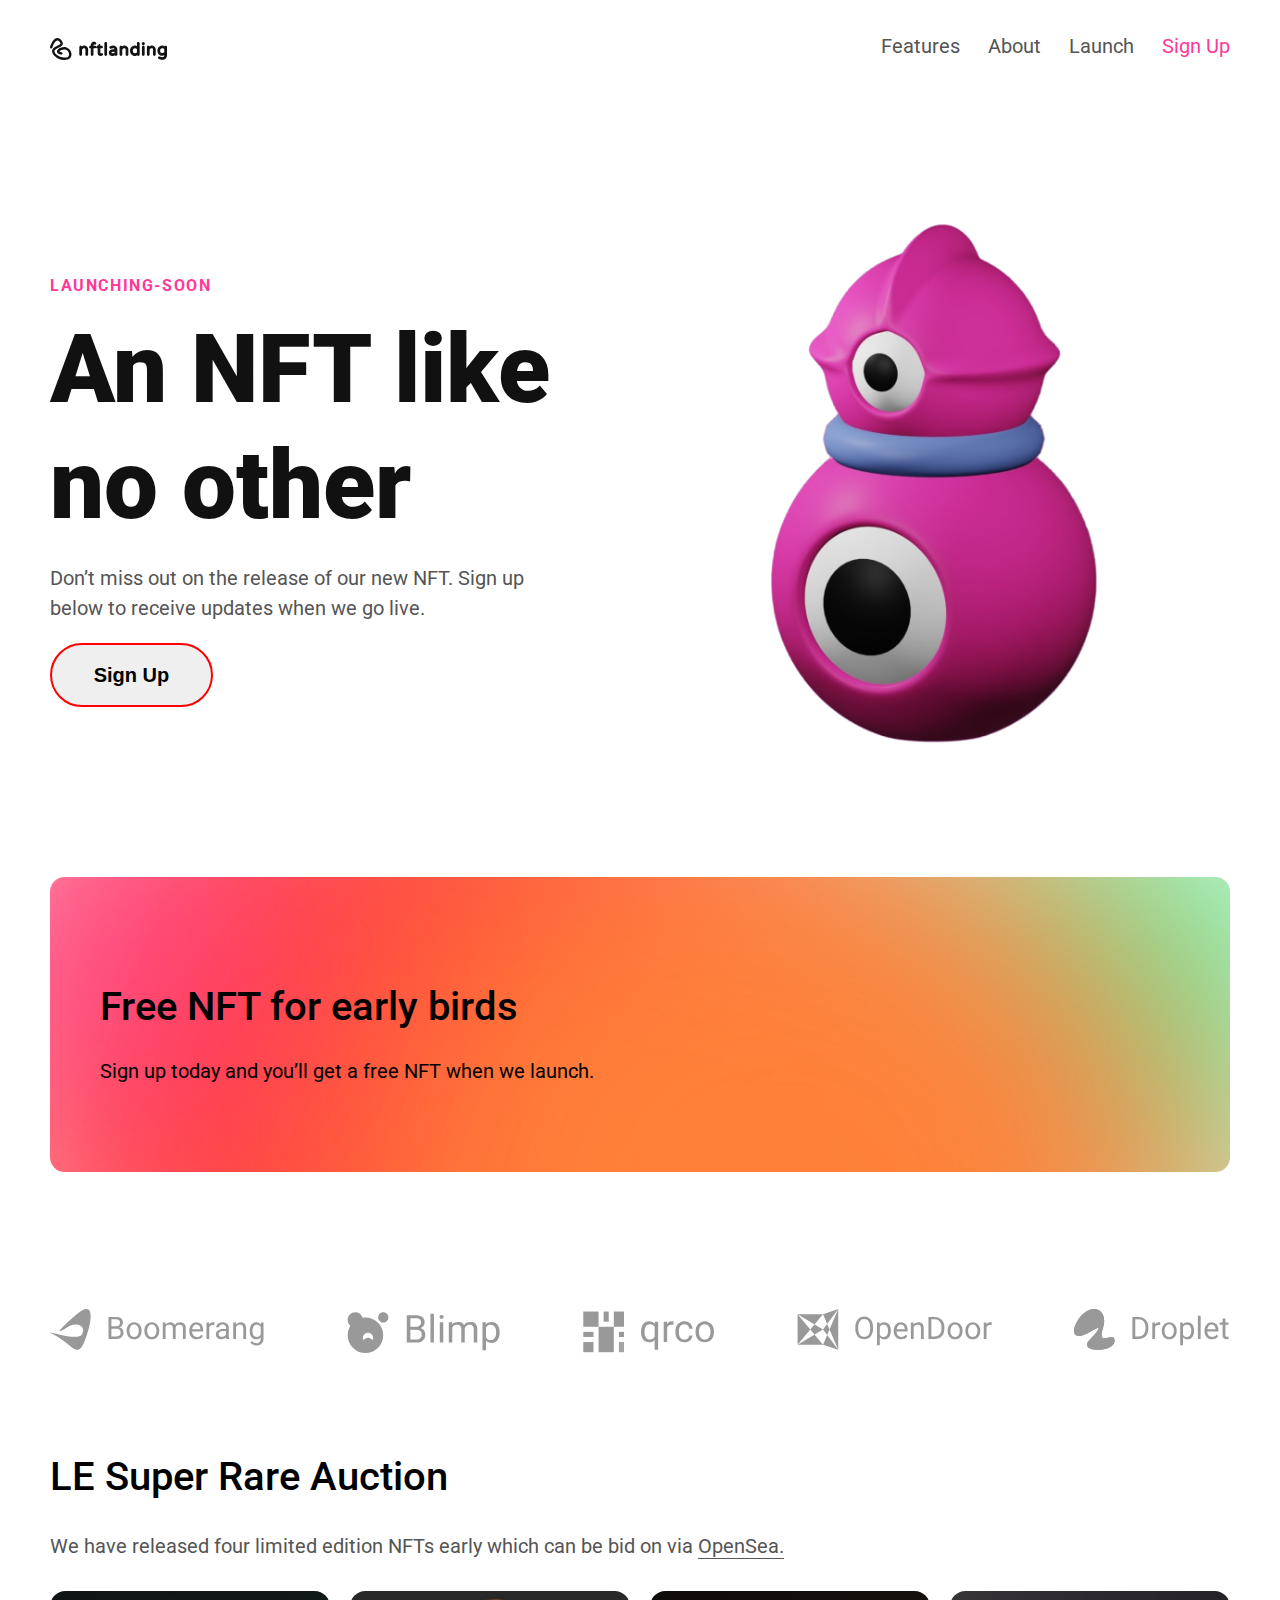
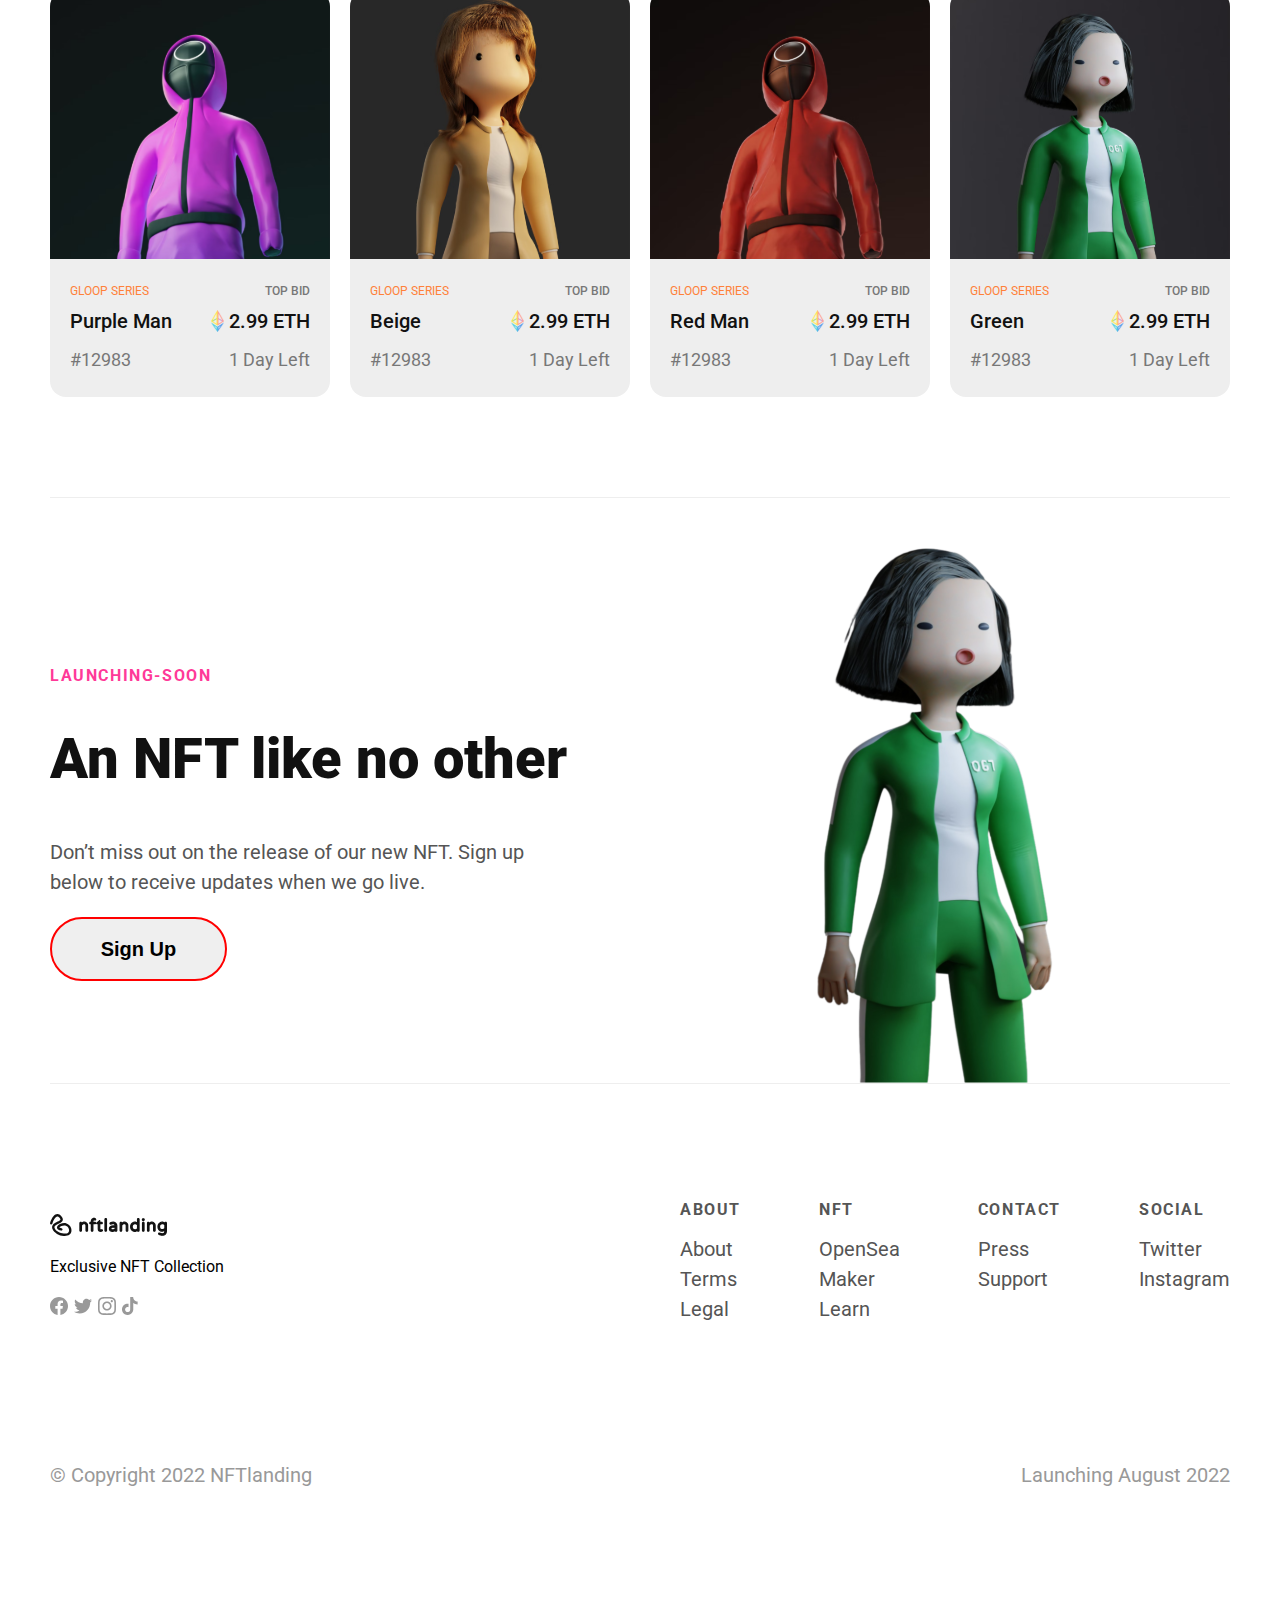
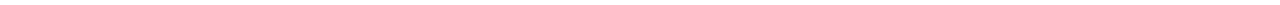
==== index.html @ 33d0ec56 "name change" ====
<!DOCTYPE html>
<html lang="en">
  <head>
    <meta charset="UTF-8" />
    <meta http-equiv="X-UA-Compatible" content="IE=edge" />
    <meta name="viewport" content="width=device-width, initial-scale=1.0" />
    <title>NFT</title>
    <link rel="stylesheet" href="nft.css" />
    <link rel="stylesheet" href="header.css" />
    <link rel="stylesheet" href="hero.css" />
    <link rel="stylesheet" href="upsell.css" />
    <link rel="stylesheet" href="press.css" />
    <link rel="stylesheet" href="showcase.css" />
    <link rel="stylesheet" href="footer-upsel.css" />
    <link rel="stylesheet" href="footer.css" />
    <style>
      @import url("https://fonts.googleapis.com/css2?family=Montserrat:wght@400;700&family=Roboto:wght@400;500;700&display=swap");
    </style>
  </head>
  <body>
    <content class="all-container">
      <header class="header-container">
        <div class="logo-container">
          <img class="nft-logo" src="nft-logo/logo.svg" />
        </div>
        <div class="right-header">
          <ul class="header-category">
            <li class="gray-title">Features</li>
            <li class="gray-title">About</li>
            <li class="gray-title">Launch</li>
            <li class="purple-title">Sign Up</li>
          </ul>
        </div>
        <div class="header-hamburger">
          <img class="hamburger" src="nft-logo/menu.svg" />
        </div>
      </header>
      <main class="main-container">
        <div class="main">
          <div class="hero-section">
            <div class="hero-text">
              <p class="info">Launching-soon</p>
              <h1 class="hero-name">An NFT like no other</h1>
              <p class="about-hero">
                Don’t miss out on the release of our new NFT. Sign up below to
                receive updates when we go live.
              </p>
              <button class="header-button">Sign Up</button>
            </div>
            <div class="her-graphic">
              <img
                class="nft-monster"
                src="nft-logo/design-82a0ada5-644e-4b87-ae41-88faf9684ea3 (1) 1.svg"
              />
            </div>
          </div>
          <div class="upsell">
            <div class="upsell-text">
              <p class="upsell-title">Free NFT for early birds</p>
              <p class="about-upsell">
                Sign up today and you’ll get a free NFT when we launch.
              </p>
            </div>
          </div>
          <div class="press">
            <img class="press-logo" src="nft-logo/1.svg" />
            <img class="press-logo-hidden" src="nft-logo/1 (1).svg" />
            <img class="press-logo" src="nft-logo/2.svg" />
            <img class="press-logo" src="nft-logo/3.svg" />
            <img class="press-logo" src="nft-logo/4.svg" />
            <img class="press-logo" src="nft-logo/5.svg" />
          </div>
          <div class="showcase">
            <h2 class="showcase-name">LE Super Rare Auction</h2>
            <p class="about-showcase">
              We have released four limited edition NFTs early which can be bid
              on via <span class="about-showcase-underline">OpenSea.</span>
            </p>
            <div class="nft-dolls">
              <div class="about-doll">
                <div class="doll">
                  <img class="rectangle" src="nft-logo/Rectangle 5.svg" />
                </div>
                <div class="doll-info">
                  <div class="doll-info-about">
                    <p class="orange-text">Gloop series</p>
                    <p class="position">Top Bid</p>
                  </div>
                  <div class="doll-info-about">
                    <p class="doll-title">Purple Man</p>
                    <div class="money-logo">
                      <img class="nft-money-logo" src="nft-logo/image 2.svg" />
                      <p class="money">2.99 ETH</p>
                    </div>
                  </div>
                  <div class="doll-info-about">
                    <p class="doll-number">#12983</p>
                    <p class="day">1 Day Left</p>
                  </div>
                </div>
              </div>

              <div class="about-doll">
                <div class="doll">
                  <img class="rectangle" src="nft-logo/Rectangle 5 (1).svg" />
                </div>
                <div class="doll-info">
                  <div class="doll-info-about">
                    <p class="orange-text">Gloop series</p>
                    <p class="position">Top Bid</p>
                  </div>
                  <div class="doll-info-about">
                    <p class="doll-title">Beige</p>
                    <div class="money-logo">
                      <img class="nft-money-logo" src="nft-logo/image 2.svg" />
                      <p class="money">2.99 ETH</p>
                    </div>
                  </div>
                  <div class="doll-info-about">
                    <p class="doll-number">#12983</p>
                    <p class="day">1 Day Left</p>
                  </div>
                </div>
              </div>

              <div class="about-doll">
                <div class="doll">
                  <img class="rectangle" src="nft-logo/Rectangle 5 (2).svg" />
                </div>
                <div class="doll-info">
                  <div class="doll-info-about">
                    <p class="orange-text">Gloop series</p>
                    <p class="position">Top Bid</p>
                  </div>
                  <div class="doll-info-about">
                    <p class="doll-title">Red Man</p>
                    <div class="money-logo">
                      <img class="nft-money-logo" src="nft-logo/image 2.svg" />
                      <p class="money">2.99 ETH</p>
                    </div>
                  </div>
                  <div class="doll-info-about">
                    <p class="doll-number">#12983</p>
                    <p class="day">1 Day Left</p>
                  </div>
                </div>
              </div>

              <div class="about-doll">
                <div class="doll">
                  <img class="rectangle" src="nft-logo/Rectangle 5 (3).svg" />
                </div>
                <div class="doll-info">
                  <div class="doll-info-about">
                    <p class="orange-text">Gloop series</p>
                    <p class="position">Top Bid</p>
                  </div>
                  <div class="doll-info-about">
                    <p class="doll-title">Green</p>
                    <div class="money-logo">
                      <img class="nft-money-logo" src="nft-logo/image 2.svg" />
                      <p class="money">2.99 ETH</p>
                    </div>
                  </div>
                  <div class="doll-info-about">
                    <p class="doll-number">#12983</p>
                    <p class="day">1 Day Left</p>
                  </div>
                </div>
              </div>
            </div>
          </div>
          <div class="footer-upsell">
            <div class="footer-upsell-text">
              <p class="footer-upsell-info">Launching-soon</p>
              <h1 class="footer-upsell-name">An NFT like no other</h1>
              <p class="footer-upsell-about-hero">
                Don’t miss out on the release of our new NFT. Sign up below to
                receive updates
                <span class="hidden-footer-upsell"> when we go live.</span>
              </p>
              <button class="footer-upsell-button">Sign Up</button>
            </div>
            <div class="footer-graphic">
              <img
                class="footer-girl"
                src="nft-logo/design-82a0ada5-644e-4b87-ae41-88faf9684ea3 (2) 1.svg"
              />
            </div>
          </div>
        </div>
      </main>
      <footer class="footer-container">
        <div class="footer-content">
          <div class="footer-logo">
            <img class="nft-logo" src="nft-logo/logo.svg" />
            <p class="about-logo">Exclusive NFT Collection</p>
            <div class="social-media">
              <img src="nft-logo/facebook.svg" />
              <img src="nft-logo/twitter.svg" />
              <img src="nft-logo/instagram.svg" />
              <img src="nft-logo/tiktok.svg" />
            </div>
          </div>
          <div class="li-section">
            <ul class="footer-section">
              <li class="li-name">About</li>
              <li>About</li>
              <li>Terms</li>
              <li>Legal</li>
            </ul>
            <ul class="footer-section">
              <li class="li-name">NFT</li>
              <li>OpenSea</li>
              <li>Maker</li>
              <li>Learn</li>
            </ul>
            <ul class="footer-section">
              <li class="li-name">Contact</li>
              <li>Press</li>
              <li>Support</li>
            </ul>
            <ul class="footer-section">
              <li class="li-name">Social</li>
              <li>Twitter</li>
              <li>Instagram</li>
            </ul>
          </div>
        </div>
      </footer>
      <div class="bottom">
        <p class="copyright">© Copyright 2022 NFTlanding</p>
        <p class="copyright-date">Launching August 2022</p>
      </div>
    </content>
  </body>
</html>
---- nft.css ----
*,
*::before,
*::after {
  box-sizing: border-box;
}
@import url("https://fonts.googleapis.com/css2?family=Montserrat:wght@400;700&family=Roboto:wght@400;500;700;900&display=swap");

body {
  margin: 0px;
  background: none;
}
.all-container {
  max-width: 1400px;
  margin-left: auto;
  margin-right: auto;
  padding-left: 50px;
  padding-right: 50px;

  display: flex;
  flex-direction: column;
  overflow: hidden;
  font-family: "Montserrat", sans-serif;
  font-family: "Roboto", sans-serif;
}

@media screen and (max-width: 428px) {
  .all-container {
    margin-left: auto;
    margin-right: auto;
    padding-left: 20px;
    padding-right: 20px;

    display: flex;
    flex-direction: column;

    font-family: "Montserrat", sans-serif;
    font-family: "Roboto", sans-serif;
  }
}
---- header.css ----
*,
*::before,
*::after {
  box-sizing: border-box;
}

.header-container {
  width: 100%;
  display: flex;
  flex-wrap: wrap;
  flex-direction: row;
  justify-content: space-between;
  align-items: center;
  margin-top: 20px;
}

.right-header,
.logo-container {
  width: 50%;
}
.right-header {
  display: flex;
  justify-content: flex-end;
}

.header-category {
  display: flex;
  gap: 28px;
  list-style-type: none;
}

.gray-title,
.purple-title {
  font-style: normal;
  font-weight: 400;
  font-size: 20px;
  line-height: 20px;
}
.gray-title {
  color: #555555;
}
.purple-title {
  color: #ff3998;
}

.header-hamburger {
  display: none;
}

@media screen and (max-width: 428px) {
  .right-header {
    display: none;
  }
  .header-hamburger {
    display: inline-block;
  }
}
---- hero.css ----
*,
*::before,
*::after {
  box-sizing: border-box;
}

.hero-section {
  margin-top: 12%;
  width: 100%;
  display: flex;
  flex-direction: row;
  flex-wrap: wrap;
  justify-content: flex-start;
  align-items: center;
  gap: 15%;
}

.hero-text {
  width: 46%;
  display: flex;
  flex-direction: column;
  flex-wrap: wrap;
}

.her-graphic {
  display: flex;
  align-content: center;
  align-items: center;
  justify-content: center;
}

.nft-monster {
  width: 100%;
}

.info {
  font-style: normal;
  font-weight: 700;
  font-size: 16px;
  line-height: 19px;
  letter-spacing: 0.1em;
  text-transform: uppercase;

  color: #ff3998;
}

.hero-name {
  font-style: normal;
  font-weight: 900;
  font-size: 96px;
  line-height: 116px;
  margin: 0px;

  color: #111111;
}

.about-hero {
  width: 90%;
  font-style: normal;
  font-weight: 400;
  font-size: 20px;
  line-height: 150%;
  color: #555555;
}

.header-button {
  width: 30%;
  padding: 15px 10px;
  border-radius: 50px;
  border: 2px solid red;

  font-weight: 600;
  font-size: 20px;
  line-height: 150%;
}

@media screen and (max-width: 428px) {
  .hero-name {
    width: 70%;
    font-style: normal;
    font-weight: bold;
    font-size: 48px;
    line-height: 58px;

    color: #111111;
  }
  .about-hero {
    width: 70%;
  }

  .hero-text {
    width: 100%;
  }

  .header-button {
    width: 50%;
  }

  .hero-section {
    position: relative;
  }

  .her-graphic {
    position: absolute;
    top: -10px;
    right: -150px;
    overflow-x: hidden;
  }

  .nft-monster {
    width: 50%;
  }
}
---- upsell.css ----
*,
*::before,
*::after {
  box-sizing: border-box;
}

.upsell {
  width: 100%;
  margin-top: 100px;
}

.upsell-text {
  padding: 100px 50px;

  background-image: url(nft-logo/background.svg);

  background-repeat: no-repeat;

  background-position: center;
  background-size: 100%;

  display: flex;
  flex-wrap: wrap;
  flex-direction: column;
}
.upsell-title {
  width: 100%;
  font-weight: 500;
  font-size: 40px;
  line-height: 48px;
  margin-bottom: 5px;
}
.about-upsell {
  font-weight: 400;
  font-size: 20px;
  line-height: 30px;
}
@media screen and (max-width: 428px) {
  .upsell-text {
    background-image: url(nft-logo/mobile-back.svg);
    background-position: right;
    position: relative;
    margin-left: -20px;
    margin-right: -20px;
  }
  .upsell {
    width: 100%;
    margin-top: 50px;
    position: relative;
  }
}
---- press.css ----
*,
*::before,
*::after {
  box-sizing: border-box;
}

.press {
  width: 100%;
  display: flex;
  flex-wrap: wrap;
  justify-content: space-between;
  margin-top: 100px;
}

.press-logo-hidden {
  display: none;
}
@media screen and (max-width: 428px) {
  .press :nth-child(1),
  .press :nth-child(5) {
    display: none;
  }
  .press :nth-child(2) {
    display: inline;
  }
  .press {
    gap: 15px;
  }

  .press-logo {
    width: 35%;
  }
}
---- showcase.css ----
*,
*::before,
*::after {
  box-sizing: border-box;
}

.showcase {
  width: 100%;
  display: flex;
  flex-wrap: wrap;
  flex-direction: column;
  margin-top: 100px;
  margin-bottom: 100px;
  gap: 30px;
}
.about-showcase {
  margin: 0;
  font-weight: 400;
  font-size: 20px;
  line-height: 30px;

  color: #555555;
}
.about-showcase-underline {
  border-bottom: 1px solid #555555;
}

.nft-dolls {
  display: grid;
  grid-template-columns: 1fr 1fr 1fr 1fr;
  grid-template-rows: 1fr;
  gap: 20px;

  /* display: flex;
  flex-wrap: wrap;
  flex-direction: row;
  justify-content: space-between;
  margin-bottom: 100px; */
}

.about-doll {
  /* width: 22%; */
  background-color: #eeeeee;
  border-radius: 16px;
}
.doll {
  width: 100%;
}

.rectangle {
  width: 100%;
}
.showcase-name {
  font-weight: 500;
  font-size: 40px;
  line-height: 48px;
  margin: 0;
}

.doll-info {
  display: flex;
  flex-direction: column;

  justify-content: space-between;
  padding: 10px 20px;
}
.doll-info-about {
  display: flex;
  flex-wrap: wrap;
  justify-content: space-between;
}
.money-logo {
  display: flex;
}

.orange-text {
  font-size: 12px;
  line-height: 12px;

  text-transform: uppercase;
  color: #ff8139;
}
.position {
  font-weight: 500;
  font-size: 12px;
  line-height: 12px;

  text-transform: uppercase;
  color: #777777;
}

.doll-number,
.day {
  font-weight: 400;
  font-size: 18px;
  line-height: 18px;

  color: #777777;
}

.doll-title,
.money {
  font-weight: 500;
  font-size: 20px;
  line-height: 20p;

  text-align: right;

  color: #111111;
  margin: 0px;
}

.money {
  margin-left: 5px;
}

@media screen and (max-width: 428px) {
  .nft-dolls {
    margin-right: -950px;
  }
}
---- footer-upsel.css ----
*,
*::before,
*::after {
  box-sizing: border-box;
}

.footer-upsell {
  padding-top: 50px;

  width: 100%;
  display: flex;
  flex-direction: row;
  flex-wrap: wrap;
  justify-content: flex-start;
  align-items: center;
  border-top: 1px solid #eeeeee;
  border-bottom: 1px solid #eeeeee;
}

.footer-upsell-text {
  width: 50%;
  display: flex;
  flex-direction: column;
  flex-wrap: wrap;
}

.footer-graphic {
  width: 50%;
  display: flex;
  align-content: center;
  align-items: center;
  justify-content: center;
}

.footer-girl {
  width: 40%;
}

.footer-upsell-info {
  font-style: normal;
  font-weight: 700;
  font-size: 16px;
  line-height: 19px;
  letter-spacing: 0.1em;
  text-transform: uppercase;

  color: #ff3998;
}

.footer-upsell-name {
  font-style: normal;
  font-weight: 900;
  font-size: 56px;
  line-height: 116px;
  margin: 0px;

  color: #111111;
}

.footer-upsell-about-hero {
  width: 90%;
  font-style: normal;
  font-weight: 400;
  font-size: 20px;
  line-height: 150%;
  color: #555555;
}

.footer-upsell-button {
  width: 30%;
  padding: 15px 10px;
  border-radius: 50px;
  border: 2px solid red;

  font-weight: 600;
  font-size: 20px;
  line-height: 150%;
}

@media screen and (max-width: 428px) {
  .footer-upsell-name {
    width: 70%;
    font-style: normal;
    font-weight: 900;
    font-size: 48px;
    line-height: 58px;

    color: #111111;
  }
  .footer-upsell-about-hero {
    width: 50%;
  }
  .footer-girl {
    width: 100%;
  }

  .footer-upsell-text {
    width: 100%;
  }

  .footer-upsell-button {
    width: 50%;
  }

  .footer-upsell {
    position: relative;
    padding-bottom: 50px;
  }
  .hidden-footer-upsell {
    display: none;
  }

  .footer-graphic {
    position: absolute;
    bottom: -1px;
    right: -50px;

    width: 50%;
  }
}
---- footer.css ----
*,
*::before,
*::after {
  box-sizing: border-box;
}

.footer-content {
  margin-top: 100px;
  width: 100%;
  display: flex;
  justify-content: space-between;
  align-items: center;
}
.li-section {
  width: 50%;
  display: flex;
  flex-wrap: wrap;
  justify-content: space-between;
}
.footer-logo {
  display: flex;
  width: 50%;
  flex-direction: column;
  gap: 5px;
}

.nft-logo {
  width: 20%;
}

.li-name {
  font-style: normal;
  font-weight: 700;
  font-size: 16px;
  line-height: 19px;
  letter-spacing: 0.1em;
  text-transform: uppercase;
  padding-bottom: 20px;

  color: #555555;
}

li {
  font-weight: 400;
  font-size: 20px;
  line-height: 20px;
  text-transform: none;
  padding-bottom: 10px;

  color: #555555;
}

.footer-section {
  list-style-type: none;
}

.social-media {
  width: 15%;
  display: flex;
  flex-direction: row;
  flex-wrap: wrap;
  justify-content: space-between;
}

.bottom {
  display: flex;
  flex-wrap: wrap;
  flex-direction: row;
  justify-content: space-between;

  font-weight: 400;
  font-size: 20px;
  line-height: 20px;

  text-align: right;
  color: #999999;

  padding-top: 100px;
  padding-bottom: 100px;
}

@media screen and (max-width: 428px) {
  .footer-content {
    display: flex;
    flex-wrap: wrap;
    flex-direction: column;
    width: 100%;
    align-items: flex-start;
    margin-top: 50px;
  }

  .nft-logo {
    width: 60%;
  }

  .social-media {
    width: 60%;
  }

  .li-section {
    padding-top: 50px;
    width: 100%;
    display: grid;
    grid-template-columns: 1fr 1fr;
    grid-auto-rows: 1fr 1fr;
  }
  .footer-logo {
    width: 100%;
  }
  .footer-section {
    padding: 0px;
  }

  .about-logo {
    width: 100%;
    font-weight: 400;
    font-size: 20px;
    line-height: 20px;

    color: #555555;
  }
  .bottom {
    padding-bottom: 100px;
    padding-top: 0px;
  }
  .copyright-date {
    display: none;
  }
}
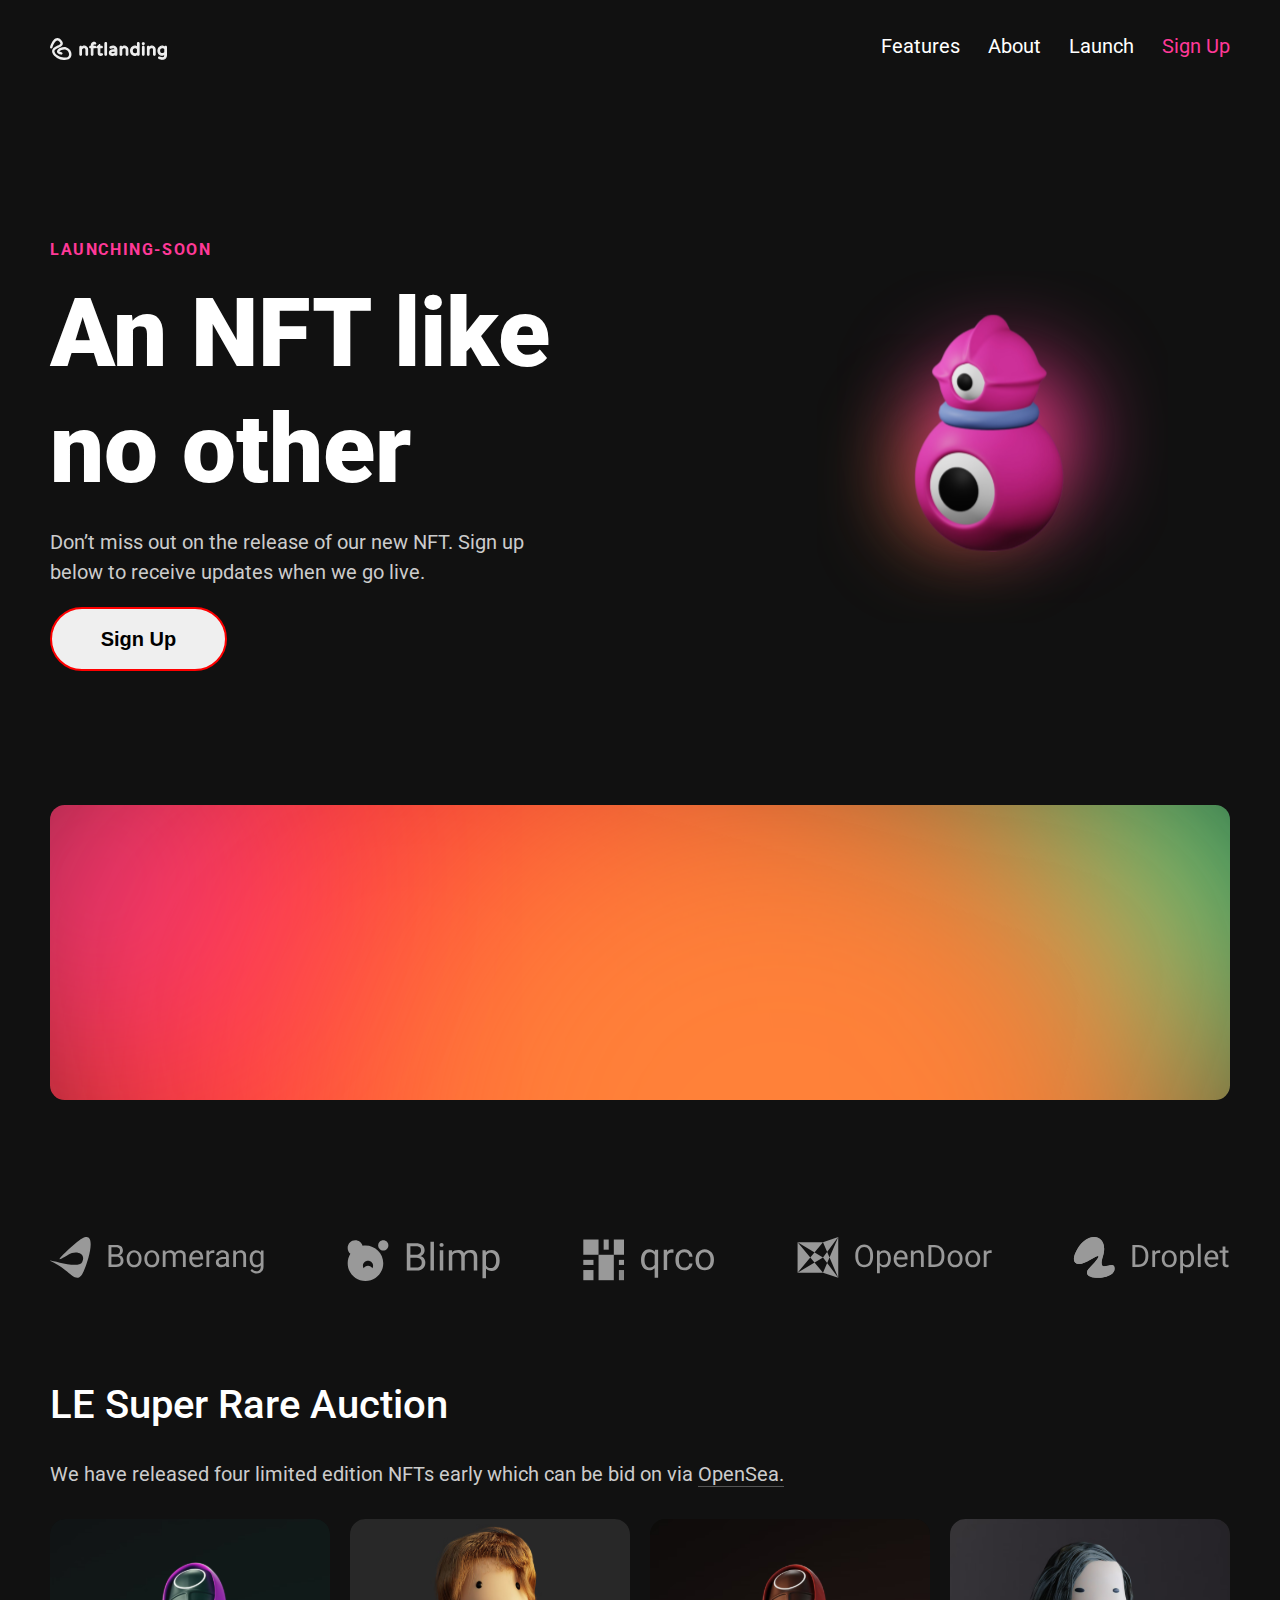
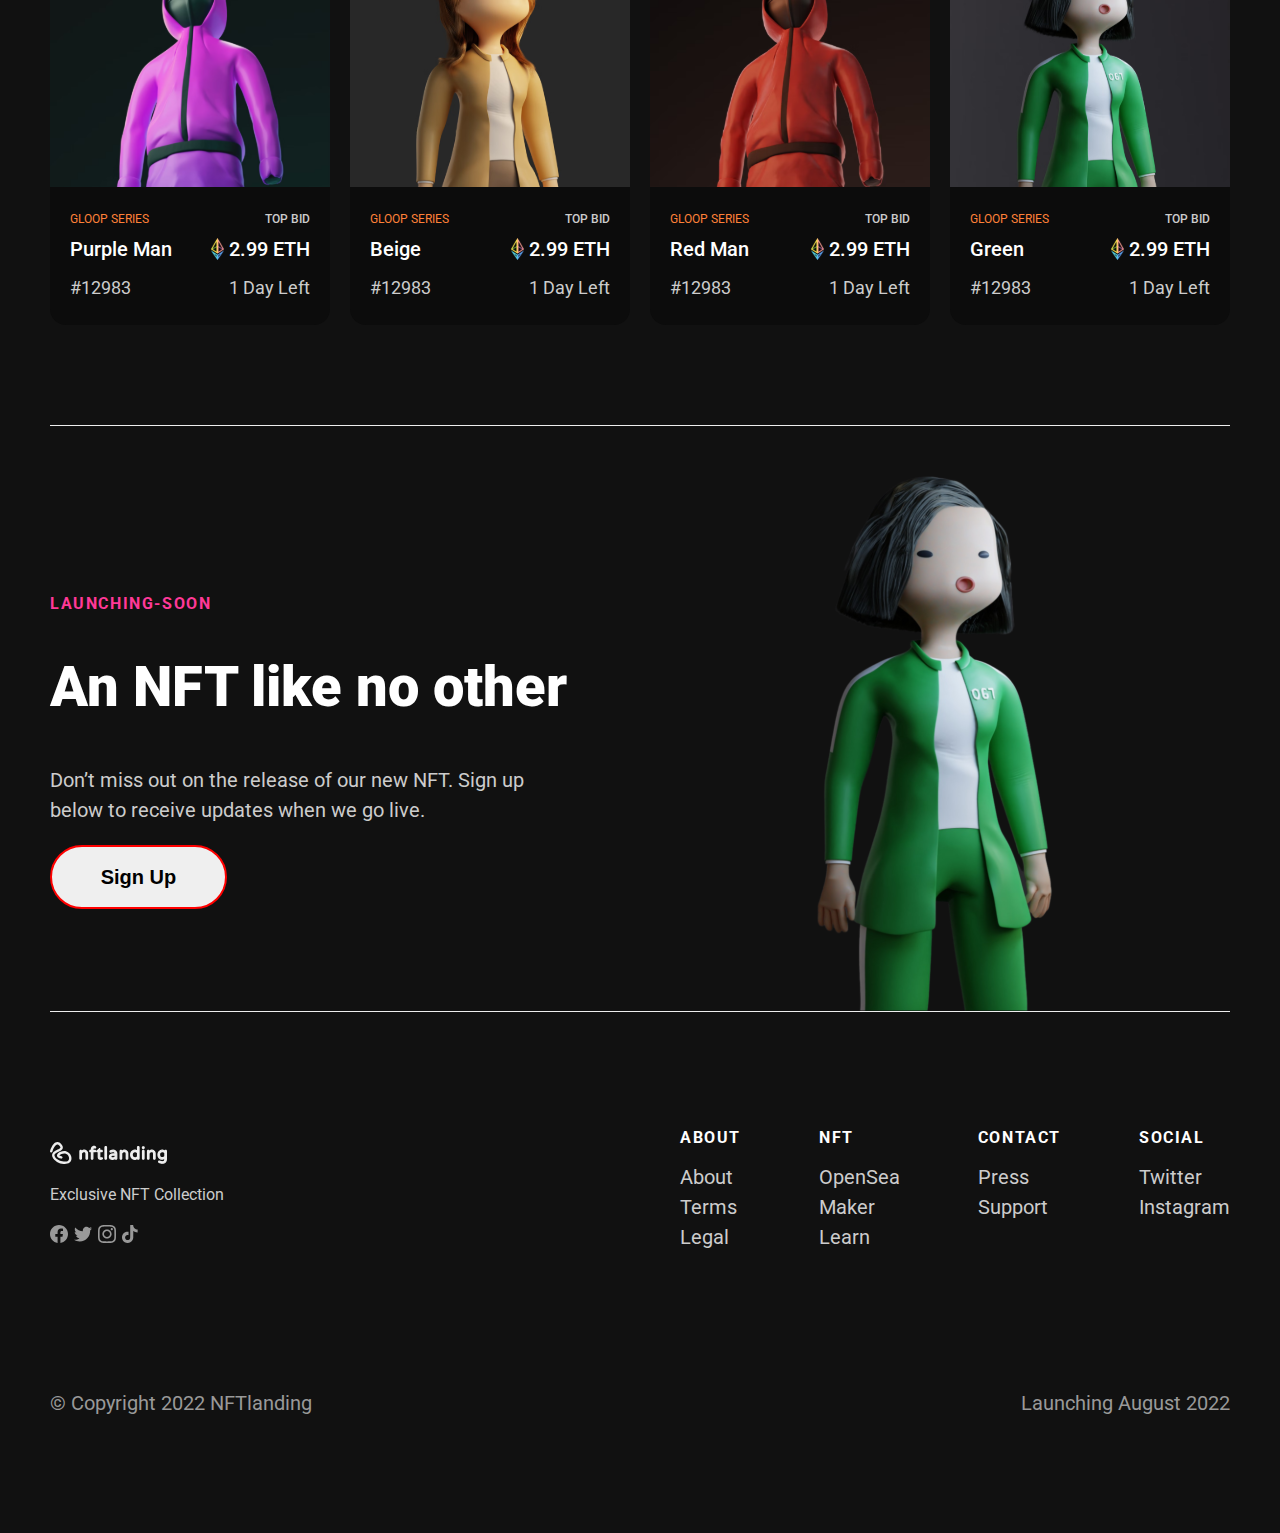
==== commit 5631cd17: "one sass design file" ====
--- a/index.html
+++ b/index.html
@@ -5,14 +5,9 @@
     <meta http-equiv="X-UA-Compatible" content="IE=edge" />
     <meta name="viewport" content="width=device-width, initial-scale=1.0" />
     <title>NFT</title>
-    <link rel="stylesheet" href="nft.css" />
-    <link rel="stylesheet" href="header.css" />
-    <link rel="stylesheet" href="hero.css" />
-    <link rel="stylesheet" href="upsell.css" />
-    <link rel="stylesheet" href="press.css" />
-    <link rel="stylesheet" href="showcase.css" />
-    <link rel="stylesheet" href="footer-upsel.css" />
-    <link rel="stylesheet" href="footer.css" />
+
+    <link rel="stylesheet" href="style.css" />
+
     <style>
       @import url("https://fonts.googleapis.com/css2?family=Montserrat:wght@400;700&family=Roboto:wght@400;500;700&display=swap");
     </style>
@@ -48,10 +43,7 @@
               <button class="header-button">Sign Up</button>
             </div>
             <div class="her-graphic">
-              <img
-                class="nft-monster"
-                src="nft-logo/design-82a0ada5-644e-4b87-ae41-88faf9684ea3 (1) 1.svg"
-              />
+              <img class="nft-monster" src="nft-logo/graphic.svg" />
             </div>
           </div>
           <div class="upsell">
--- a/style.css
+++ b/style.css
@@ -0,0 +1,658 @@
+@import url("https://fonts.googleapis.com/css2?family=Montserrat:wght@400;700&family=Roboto:wght@400;500;700;900&display=swap");
+*,
+*::before,
+*::after {
+  box-sizing: border-box;
+}
+
+:root {
+  --color-light-black: #111111;
+  --color-black: rgb(12, 12, 12);
+  --color-white: white;
+  --color-grey: #cccccc;
+  --color-none: transparent;
+}
+
+body {
+  margin: 0px;
+  background: none;
+}
+
+.all-container {
+  max-width: 1400px;
+  margin-left: auto;
+  margin-right: auto;
+  padding-left: 50px;
+  padding-right: 50px;
+  display: flex;
+  flex-direction: column;
+  overflow: hidden;
+  font-family: "Montserrat", sans-serif;
+  font-family: "Roboto", sans-serif;
+  background-color: var(--color-light-black);
+}
+
+@media screen and (max-width: 428px) {
+  .all-container {
+    margin-left: auto;
+    margin-right: auto;
+    padding-left: 20px;
+    padding-right: 20px;
+    display: flex;
+    flex-direction: column;
+    font-family: "Montserrat", sans-serif;
+    font-family: "Roboto", sans-serif;
+    background-color: var(--color-white);
+  }
+}
+*,
+*::before,
+*::after {
+  box-sizing: border-box;
+}
+
+.header-container {
+  width: 100%;
+  display: flex;
+  flex-wrap: wrap;
+  flex-direction: row;
+  justify-content: space-between;
+  align-items: center;
+  margin-top: 20px;
+}
+
+.right-header,
+.logo-container {
+  width: 50%;
+}
+
+.right-header {
+  display: flex;
+  justify-content: flex-end;
+}
+
+.header-category {
+  display: flex;
+  gap: 28px;
+  list-style-type: none;
+}
+
+.gray-title,
+.purple-title {
+  font-style: normal;
+  font-weight: 400;
+  font-size: 20px;
+  line-height: 20px;
+}
+
+.gray-title {
+  color: white;
+}
+
+.purple-title {
+  color: #ff3998;
+}
+
+.header-hamburger {
+  display: none;
+}
+
+.nft-logo {
+  filter: invert(100%);
+}
+
+@media screen and (max-width: 428px) {
+  .right-header {
+    display: none;
+  }
+  .header-hamburger {
+    display: inline-block;
+  }
+  .nft-logo {
+    filter: invert(0%);
+  }
+}
+*,
+*::before,
+*::after {
+  box-sizing: border-box;
+}
+
+.hero-section {
+  margin-top: 12%;
+  width: 100%;
+  display: flex;
+  flex-direction: row;
+  flex-wrap: wrap;
+  justify-content: flex-start;
+  align-items: center;
+  gap: 15%;
+}
+
+.hero-text {
+  width: 50%;
+  display: flex;
+  flex-direction: column;
+  flex-wrap: wrap;
+}
+
+.her-graphic {
+  display: flex;
+  align-content: center;
+  align-items: center;
+  justify-content: center;
+}
+
+.nft-monster {
+  width: 100%;
+}
+
+.info {
+  font-style: normal;
+  font-weight: 700;
+  font-size: 16px;
+  line-height: 19px;
+  letter-spacing: 0.1em;
+  text-transform: uppercase;
+  color: #ff3998;
+}
+
+.hero-name {
+  font-style: normal;
+  font-weight: 900;
+  font-size: 96px;
+  line-height: 116px;
+  margin: 0px;
+  color: var(--color-white);
+}
+
+.about-hero {
+  width: 90%;
+  font-style: normal;
+  font-weight: 400;
+  font-size: 20px;
+  line-height: 150%;
+  color: var(--color-grey);
+}
+
+.header-button {
+  width: 30%;
+  padding: 15px 10px;
+  border-radius: 50px;
+  border: 2px solid red;
+  font-weight: 600;
+  font-size: 20px;
+  line-height: 150%;
+}
+
+@media screen and (max-width: 428px) {
+  .hero-name {
+    width: 70%;
+    font-style: normal;
+    font-weight: bold;
+    font-size: 48px;
+    line-height: 58px;
+    color: #111111;
+  }
+  .about-hero {
+    width: 70%;
+  }
+  .hero-text {
+    width: 100%;
+  }
+  .header-button {
+    width: 50%;
+  }
+  .hero-section {
+    position: relative;
+  }
+  .her-graphic {
+    position: absolute;
+    top: -10px;
+    right: -150px;
+    overflow-x: hidden;
+  }
+  .nft-monster {
+    width: 50%;
+  }
+}
+*,
+*::before,
+*::after {
+  box-sizing: border-box;
+}
+
+.upsell {
+  width: 100%;
+  margin-top: 100px;
+}
+
+.upsell-text {
+  padding: 100px 50px;
+  background-image: url(nft-logo/background.svg);
+  background-repeat: no-repeat;
+  background-position: center;
+  background-size: 100%;
+  display: flex;
+  flex-wrap: wrap;
+  flex-direction: column;
+  color: var(--color-none);
+}
+.upsell-text .upsell-title {
+  width: 100%;
+  font-weight: 500;
+  font-size: 40px;
+  line-height: 48px;
+  margin-bottom: 5px;
+}
+
+.about-upsell {
+  font-weight: 400;
+  font-size: 20px;
+  line-height: 30px;
+}
+
+@media screen and (max-width: 428px) {
+  .upsell-text {
+    background-image: url(nft-logo/mobile-back.svg);
+    background-position: right;
+    position: relative;
+    margin-left: -20px;
+    margin-right: -20px;
+    color: var(--color-black);
+  }
+  .upsell {
+    width: 100%;
+    margin-top: 50px;
+    position: relative;
+  }
+}
+*,
+*::before,
+*::after {
+  box-sizing: border-box;
+}
+
+.press {
+  width: 100%;
+  display: flex;
+  flex-wrap: wrap;
+  justify-content: space-between;
+  margin-top: 100px;
+}
+
+.press-logo-hidden {
+  display: none;
+}
+
+@media screen and (max-width: 428px) {
+  .press :nth-child(1),
+  .press :nth-child(5) {
+    display: none;
+  }
+  .press :nth-child(2) {
+    display: inline;
+  }
+  .press {
+    gap: 15px;
+  }
+  .press-logo {
+    width: 35%;
+  }
+}
+*,
+*::before,
+*::after {
+  box-sizing: border-box;
+}
+
+.showcase {
+  width: 100%;
+  display: flex;
+  flex-wrap: wrap;
+  flex-direction: column;
+  margin-top: 100px;
+  margin-bottom: 100px;
+  gap: 30px;
+}
+
+.about-showcase {
+  margin: 0;
+  font-weight: 400;
+  font-size: 20px;
+  line-height: 30px;
+  color: var(--color-grey);
+}
+
+.about-showcase-underline {
+  border-bottom: 1px solid #555555;
+}
+
+.nft-dolls {
+  display: grid;
+  grid-template-columns: 1fr 1fr 1fr 1fr;
+  grid-template-rows: 1fr;
+  gap: 20px;
+  /* display: flex;
+  flex-wrap: wrap;
+  flex-direction: row;
+  justify-content: space-between;
+  margin-bottom: 100px; */
+}
+
+.about-doll {
+  /* width: 22%; */
+  background-color: var(--color-black);
+  border-radius: 16px;
+}
+
+.doll {
+  width: 100%;
+}
+
+.rectangle {
+  width: 100%;
+}
+
+.showcase-name {
+  font-weight: 500;
+  font-size: 40px;
+  line-height: 48px;
+  margin: 0;
+  color: var(--color-white);
+}
+
+.doll-info {
+  display: flex;
+  flex-direction: column;
+  justify-content: space-between;
+  padding: 10px 20px;
+}
+
+.doll-info-about {
+  display: flex;
+  flex-wrap: wrap;
+  justify-content: space-between;
+}
+
+.money-logo {
+  display: flex;
+}
+
+.orange-text {
+  font-size: 12px;
+  line-height: 12px;
+  text-transform: uppercase;
+  color: #ff8139;
+}
+
+.position {
+  font-weight: 500;
+  font-size: 12px;
+  line-height: 12px;
+  text-transform: uppercase;
+  color: var(--color-grey);
+}
+
+.doll-number,
+.day {
+  font-weight: 400;
+  font-size: 18px;
+  line-height: 18px;
+  color: var(--color-grey);
+}
+
+.doll-title,
+.money {
+  font-weight: 500;
+  font-size: 20px;
+  line-height: 20p;
+  text-align: right;
+  color: var(--color-white);
+  margin: 0px;
+}
+
+.money {
+  margin-left: 5px;
+}
+
+@media screen and (max-width: 428px) {
+  .nft-dolls {
+    margin-right: -950px;
+  }
+}
+*,
+*::before,
+*::after {
+  box-sizing: border-box;
+}
+
+.footer-upsell {
+  padding-top: 50px;
+  width: 100%;
+  display: flex;
+  flex-direction: row;
+  flex-wrap: wrap;
+  justify-content: flex-start;
+  align-items: center;
+  border-top: 1px solid #eeeeee;
+  border-bottom: 1px solid #eeeeee;
+}
+
+.footer-upsell-text {
+  width: 50%;
+  display: flex;
+  flex-direction: column;
+  flex-wrap: wrap;
+}
+
+.footer-graphic {
+  width: 50%;
+  display: flex;
+  align-content: center;
+  align-items: center;
+  justify-content: center;
+}
+
+.footer-girl {
+  width: 40%;
+}
+
+.footer-upsell-info {
+  font-style: normal;
+  font-weight: 700;
+  font-size: 16px;
+  line-height: 19px;
+  letter-spacing: 0.1em;
+  text-transform: uppercase;
+  color: #ff3998;
+}
+
+.footer-upsell-name {
+  font-style: normal;
+  font-weight: 900;
+  font-size: 56px;
+  line-height: 116px;
+  margin: 0px;
+  color: var(--color-white);
+}
+
+.footer-upsell-about-hero {
+  width: 90%;
+  font-style: normal;
+  font-weight: 400;
+  font-size: 20px;
+  line-height: 150%;
+  color: var(--color-grey);
+}
+
+.footer-upsell-button {
+  width: 30%;
+  padding: 15px 10px;
+  border-radius: 50px;
+  border: 2px solid red;
+  font-weight: 600;
+  font-size: 20px;
+  line-height: 150%;
+}
+
+@media screen and (max-width: 428px) {
+  .footer-upsell-name {
+    width: 70%;
+    font-style: normal;
+    font-weight: 900;
+    font-size: 48px;
+    line-height: 58px;
+    color: #111111;
+  }
+  .footer-upsell-about-hero {
+    width: 50%;
+  }
+  .footer-girl {
+    width: 100%;
+  }
+  .footer-upsell-text {
+    width: 100%;
+  }
+  .footer-upsell-button {
+    width: 50%;
+  }
+  .footer-upsell {
+    position: relative;
+    padding-bottom: 50px;
+  }
+  .hidden-footer-upsell {
+    display: none;
+  }
+  .footer-graphic {
+    position: absolute;
+    bottom: -1px;
+    right: -50px;
+    width: 50%;
+  }
+}
+*,
+*::before,
+*::after {
+  box-sizing: border-box;
+}
+
+.footer-content {
+  margin-top: 100px;
+  width: 100%;
+  display: flex;
+  justify-content: space-between;
+  align-items: center;
+}
+
+.li-section {
+  width: 50%;
+  display: flex;
+  flex-wrap: wrap;
+  justify-content: space-between;
+}
+
+.about-logo {
+  color: var(--color-grey);
+}
+
+.footer-logo {
+  display: flex;
+  width: 50%;
+  flex-direction: column;
+  gap: 5px;
+}
+
+.nft-logo {
+  width: 20%;
+}
+
+.li-name {
+  font-style: normal;
+  font-weight: 700;
+  font-size: 16px;
+  line-height: 19px;
+  letter-spacing: 0.1em;
+  text-transform: uppercase;
+  padding-bottom: 20px;
+  color: var(--color-white);
+}
+
+li {
+  font-weight: 400;
+  font-size: 20px;
+  line-height: 20px;
+  text-transform: none;
+  padding-bottom: 10px;
+  color: var(--color-grey);
+}
+
+.footer-section {
+  list-style-type: none;
+}
+
+.social-media {
+  width: 15%;
+  display: flex;
+  flex-direction: row;
+  flex-wrap: wrap;
+  justify-content: space-between;
+}
+
+.bottom {
+  display: flex;
+  flex-wrap: wrap;
+  flex-direction: row;
+  justify-content: space-between;
+  font-weight: 400;
+  font-size: 20px;
+  line-height: 20px;
+  text-align: right;
+  color: #999999;
+  padding-top: 100px;
+  padding-bottom: 100px;
+}
+
+@media screen and (max-width: 428px) {
+  .footer-content {
+    display: flex;
+    flex-wrap: wrap;
+    flex-direction: column;
+    width: 100%;
+    align-items: flex-start;
+    margin-top: 50px;
+  }
+  .nft-logo {
+    width: 60%;
+  }
+  .social-media {
+    width: 60%;
+  }
+  .li-section {
+    padding-top: 50px;
+    width: 100%;
+    display: grid;
+    grid-template-columns: 1fr 1fr;
+    grid-auto-rows: 1fr 1fr;
+  }
+  .footer-logo {
+    width: 100%;
+  }
+  .footer-section {
+    padding: 0px;
+  }
+  .about-logo {
+    width: 100%;
+    font-weight: 400;
+    font-size: 20px;
+    line-height: 20px;
+    color: #555555;
+  }
+  .bottom {
+    padding-bottom: 100px;
+    padding-top: 0px;
+  }
+  .copyright-date {
+    display: none;
+  }
+}/*# sourceMappingURL=style.css.map */